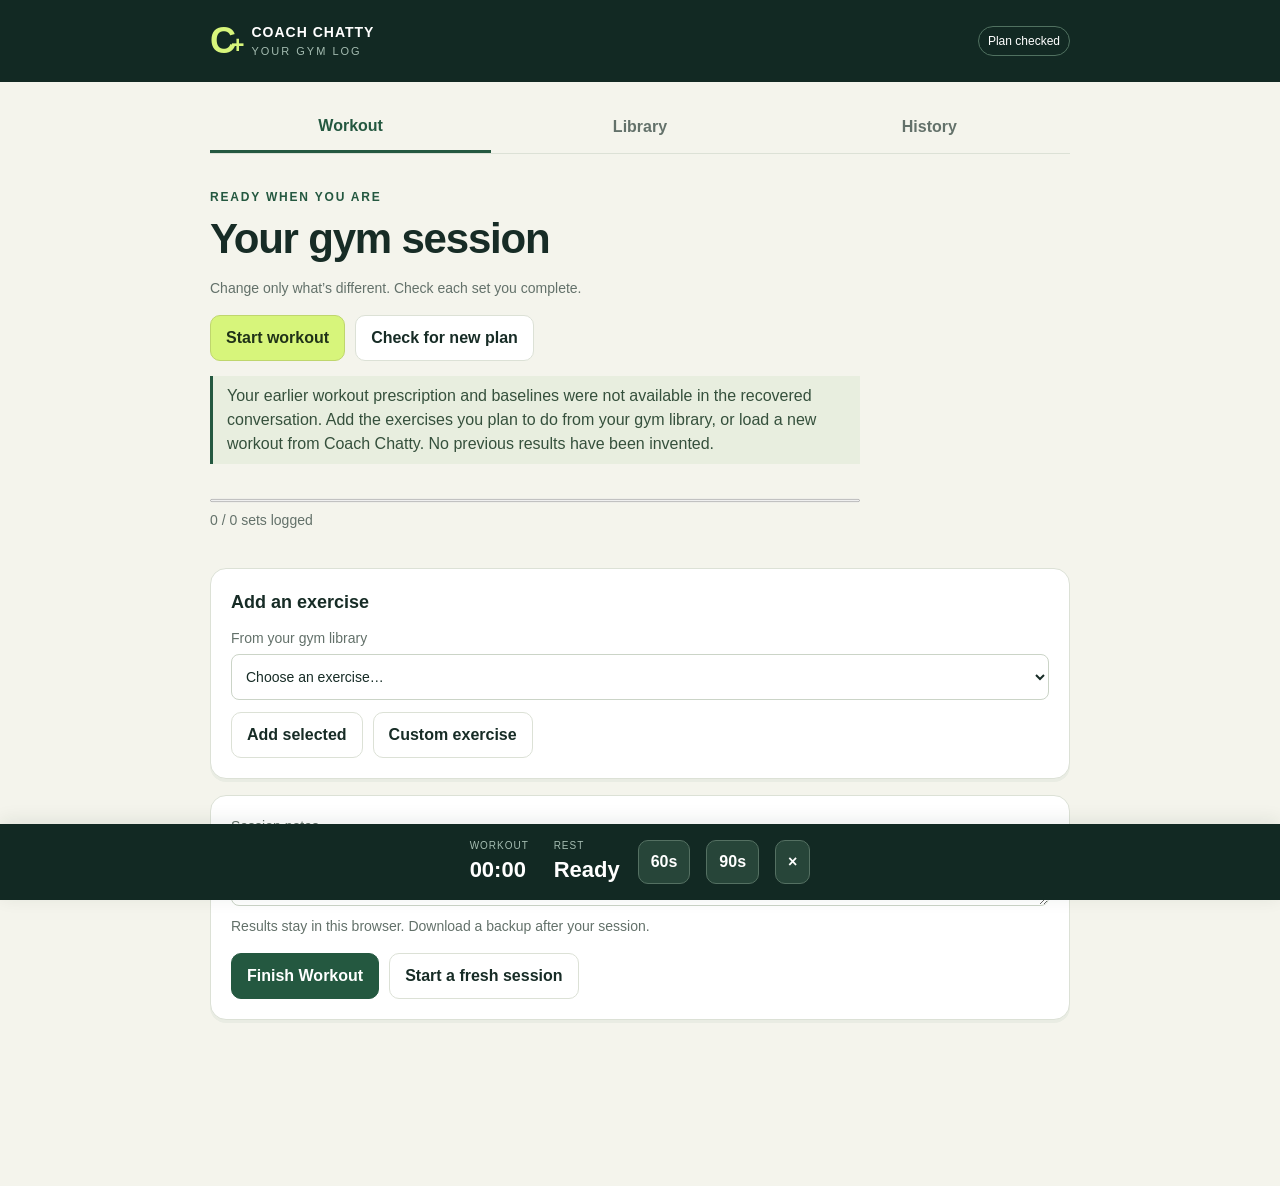
==== coach-chatty/index.html @ f4f247db "Add Coach Chatty mobile gym tracker with offline logging and workout export" ====
<!doctype html>
<html lang="en"><head><meta charset="utf-8"><meta name="viewport" content="width=device-width,initial-scale=1,viewport-fit=cover"><meta name="theme-color" content="#122923"><meta name="description" content="Your workout, one set at a time. Log, rest, and send your results to Coach Chatty."><title>Coach Chatty · Gym Log</title><link rel="icon" href="icon.svg" type="image/svg+xml"><link rel="manifest" href="manifest.json"><link rel="stylesheet" href="styles.css"></head>
<body><header><div class="brand"><span class="mark">C<span>+</span></span><div>COACH CHATTY<small>YOUR GYM LOG</small></div></div><span id="connection" class="badge">Opening…</span></header>
<main><nav aria-label="Main navigation"><button data-tab="workout" aria-current="page">Workout</button><button data-tab="library">Library</button><button data-tab="history">History</button></nav><div id="notice" role="status" aria-live="polite"></div><section id="workout"></section><section id="library" hidden></section><section id="history" hidden></section></main>
<aside class="timerbar"><div><small>WORKOUT</small><strong id="elapsed">00:00</strong></div><div><small>REST</small><strong id="rest" role="timer">Ready</strong></div><button id="rest60">60s</button><button id="rest90">90s</button><button id="restStop" aria-label="Stop rest timer">×</button></aside>
<dialog id="resultDialog"><div class="dialoghead"><h2>Session saved.</h2><button id="closeResult" aria-label="Close results">×</button></div><p>Copy these results and paste them into your Coach Chatty conversation for your next workout.</p><textarea id="payload" readonly aria-label="Workout results for ChatGPT"></textarea><div class="actions"><button id="copyResult" class="primary">Copy for ChatGPT</button><button id="downloadResult">Download JSON</button></div><p id="copyStatus" role="status"></p></dialog><script src="app.js" defer></script></body></html>
---- coach-chatty/styles.css ----
:root{color-scheme:light;--ink:#172c26;--muted:#63716a;--paper:#f4f4ec;--line:#dce1d6;--green:#245840;--lime:#d7f57b}*{box-sizing:border-box}body{margin:0;background:var(--paper);color:var(--ink);font:16px/1.5 -apple-system,BlinkMacSystemFont,"Segoe UI",sans-serif}header{background:#122923;color:white;padding:22px max(20px,calc((100vw - 860px)/2));display:flex;align-items:center;justify-content:space-between;gap:12px}.brand{display:flex;align-items:center;gap:12px;font-size:14px;font-weight:800;letter-spacing:1px}.brand small{display:block;font-size:11px;font-weight:500;letter-spacing:2px;color:#a4bcb1}.mark{display:block;color:var(--lime);font-size:36px;line-height:1;font-weight:900;letter-spacing:-5px}.mark span{font-size:23px}.badge{font-size:12px;border:1px solid #507160;border-radius:30px;padding:5px 9px;white-space:nowrap}main{max-width:900px;margin:auto;padding:20px 20px 150px}nav{display:flex;gap:8px;border-bottom:1px solid var(--line);margin-bottom:24px}button,input,select,textarea{font:inherit}button{cursor:pointer;min-height:44px;border:1px solid var(--line);border-radius:10px;padding:10px 15px;background:white;color:var(--ink);font-weight:600}button:disabled{opacity:.45;cursor:default}button:hover{border-color:var(--green)}button:focus-visible,input:focus-visible,select:focus-visible,textarea:focus-visible{outline:3px solid #68972c;outline-offset:2px}nav button{flex:1;border:0;border-radius:0;background:none;padding:12px 4px;color:var(--muted)}nav button[aria-current]{border-bottom:3px solid var(--green);color:var(--green)}h1{font-size:clamp(28px,6vw,42px);letter-spacing:-1.2px;line-height:1.1;margin:8px 0 16px}h2{font-size:22px;line-height:1.2;margin:0}h3{font-size:18px;margin:0 0 6px}p{margin:10px 0 16px}small,.muted{color:var(--muted);font-size:14px}.eyebrow{font-size:12px;font-weight:700;letter-spacing:1.8px;color:var(--green)}.hero{padding:6px 0 20px}.actions{display:flex;flex-wrap:wrap;gap:10px;align-items:center}.primary{background:var(--green);color:white;border-color:var(--green)}.start{background:var(--lime);color:#203218;border-color:#bfd66d}.coach{border-left:3px solid var(--green);padding:8px 14px;margin:15px 0;background:#e8eedf;color:#35503c}.card{background:#fff;border:1px solid var(--line);border-radius:16px;padding:20px;margin:16px 0;box-shadow:0 3px 0 #e9ece3}.cardhead{display:flex;gap:12px;align-items:flex-start;margin-bottom:12px}.number{font-size:14px;background:#edf1e5;padding:6px 9px;border-radius:8px;color:#45613f;font-weight:700}.cardhead>div{flex:1;min-width:0}.prior{background:#f4f5f0;padding:9px 12px;border-radius:8px;font-size:14px;margin:12px 0}.sets{display:grid;grid-template-columns:28px 1fr 1fr 48px;gap:9px;align-items:center}.sets .label{font-size:12px;color:var(--muted)}input,select,textarea{width:100%;min-width:0;background:#fff;border:1px solid #cbd4c7;border-radius:8px;padding:10px;color:var(--ink);min-height:46px}input[type=checkbox]{accent-color:var(--green);width:24px;height:24px;min-height:24px;margin:auto}input[type=number]{appearance:textfield;-moz-appearance:textfield}input::-webkit-inner-spin-button{appearance:none}label{display:block;font-size:14px;color:var(--muted)}label input,label select,label textarea{display:block;margin-top:5px;color:var(--ink)}.fields{display:grid;grid-template-columns:1fr 1fr;gap:12px;margin:12px 0}.wide{grid-column:1/-1}details{border-top:1px solid var(--line);margin-top:15px;padding-top:12px}summary{cursor:pointer;color:var(--green);min-height:36px;font-size:14px;font-weight:600}.minor{font-size:14px;padding:7px 11px;min-height:40px}.setactions{margin:13px 0;display:flex;gap:8px}.timerbar{position:fixed;bottom:0;left:0;right:0;background:#122923;color:white;display:flex;justify-content:center;align-items:center;gap:16px;padding:14px 15px calc(14px + env(safe-area-inset-bottom));box-shadow:0 -3px 18px #172c2617}.timerbar small{display:block;font-size:10px;color:#a4bcb1;letter-spacing:1px}.timerbar strong{font-variant-numeric:tabular-nums;font-size:22px}.timerbar button{background:#274539;color:#fff;border-color:#547062;padding:8px 12px}.timerbar>div{min-width:68px}#notice:not(:empty){padding:12px;background:#f7e9bc;border-radius:10px;margin-bottom:15px}progress{width:100%;height:7px;accent-color:var(--green);margin-top:18px}dialog{width:min(600px,calc(100vw - 24px));max-height:85vh;border:0;border-radius:20px;padding:24px;color:var(--ink)}dialog::backdrop{background:#122923aa}.dialoghead{display:flex;align-items:center;justify-content:space-between}dialog textarea{min-height:230px;font:12px/1.5 ui-monospace,monospace;margin-bottom:16px}.empty{padding:25px 0}#library .card p{margin-bottom:0}.search{margin:20px 0}.tag{font-size:12px;color:#476039;background:#eef3e3;border-radius:20px;padding:4px 8px;display:inline-block}button.danger{color:#8a3c26}.saved{color:var(--green)}@media(min-width:720px){.exercisegrid{display:grid;grid-template-columns:1fr 1fr;gap:16px;align-items:start}.exercisegrid .card{margin:0}.hero{max-width:650px}.librarygrid{display:grid;grid-template-columns:1fr 1fr;gap:12px}.librarygrid .card{margin:0}}@media(max-width:380px){main{padding:16px 12px 150px}.card{padding:15px}.timerbar{gap:8px}.timerbar button{padding:8px}.brand{font-size:12px}.fields{gap:8px}}[hidden]{display:none!important}
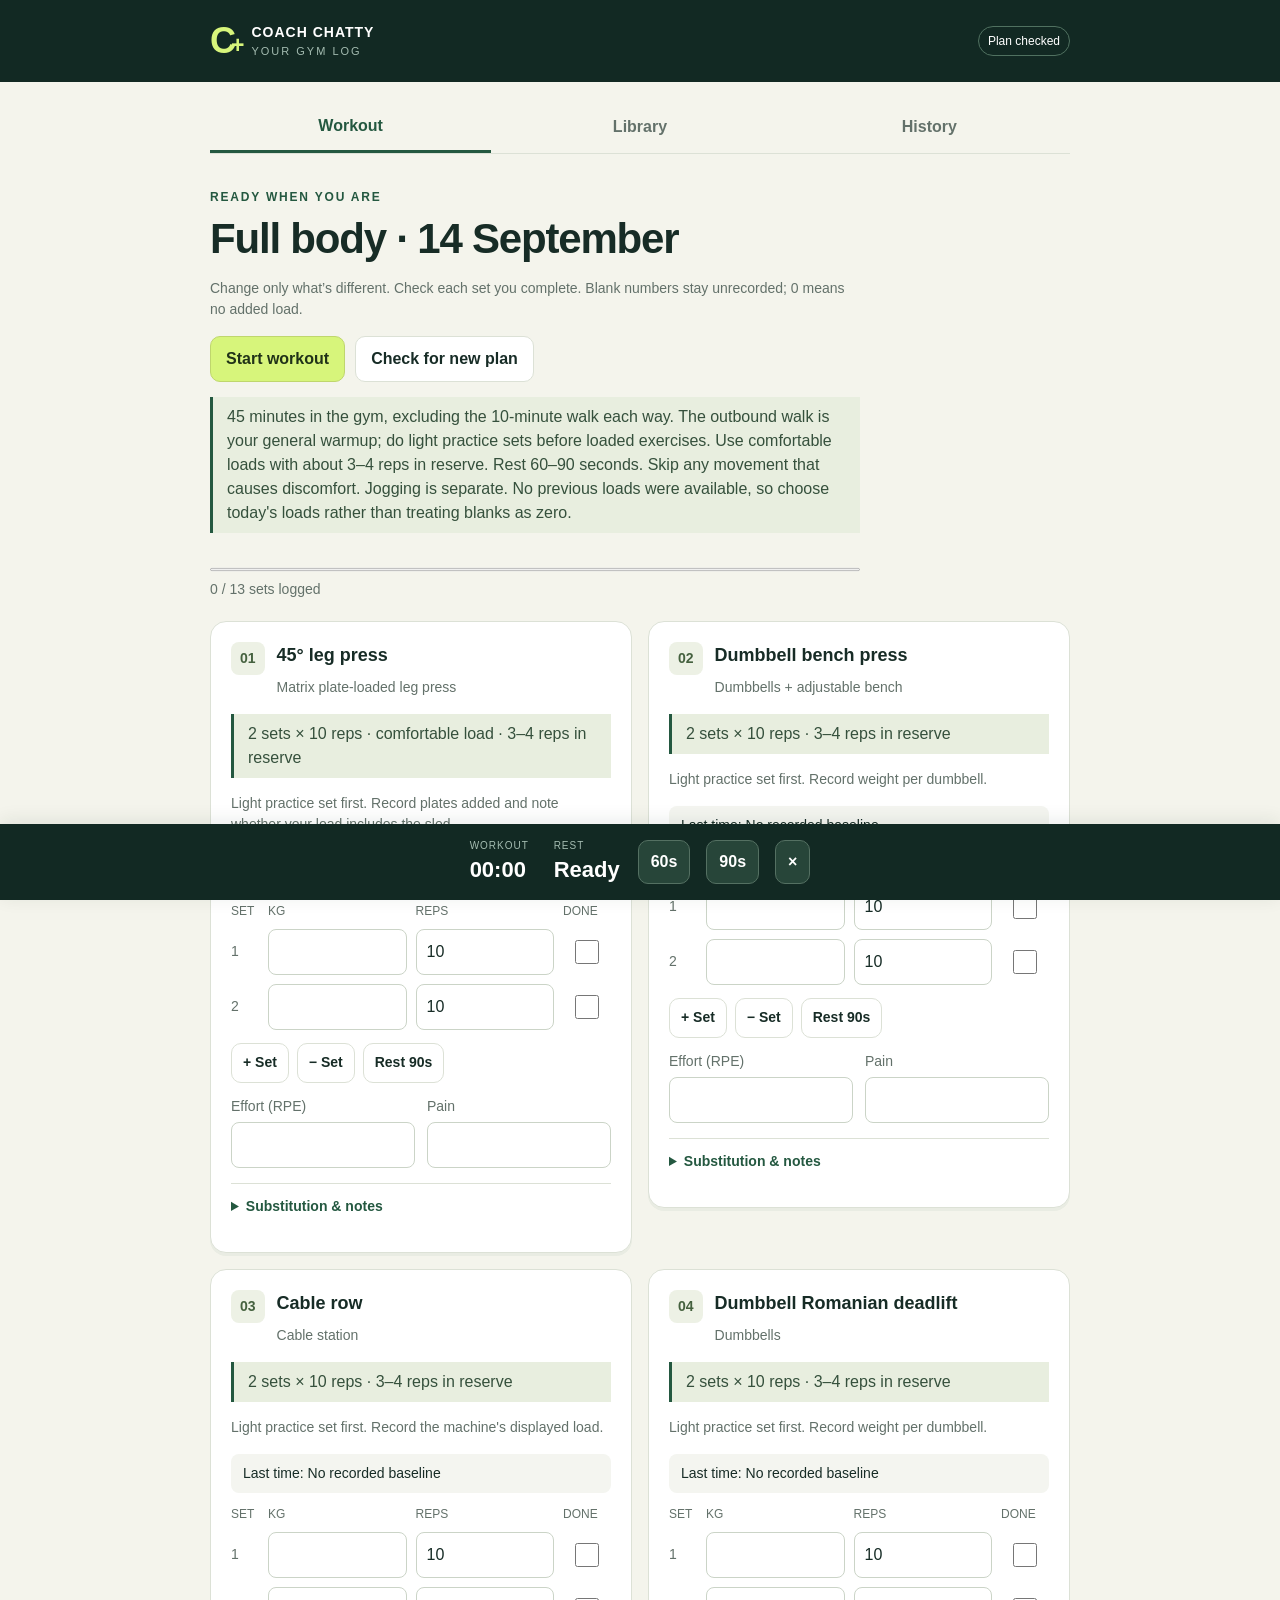
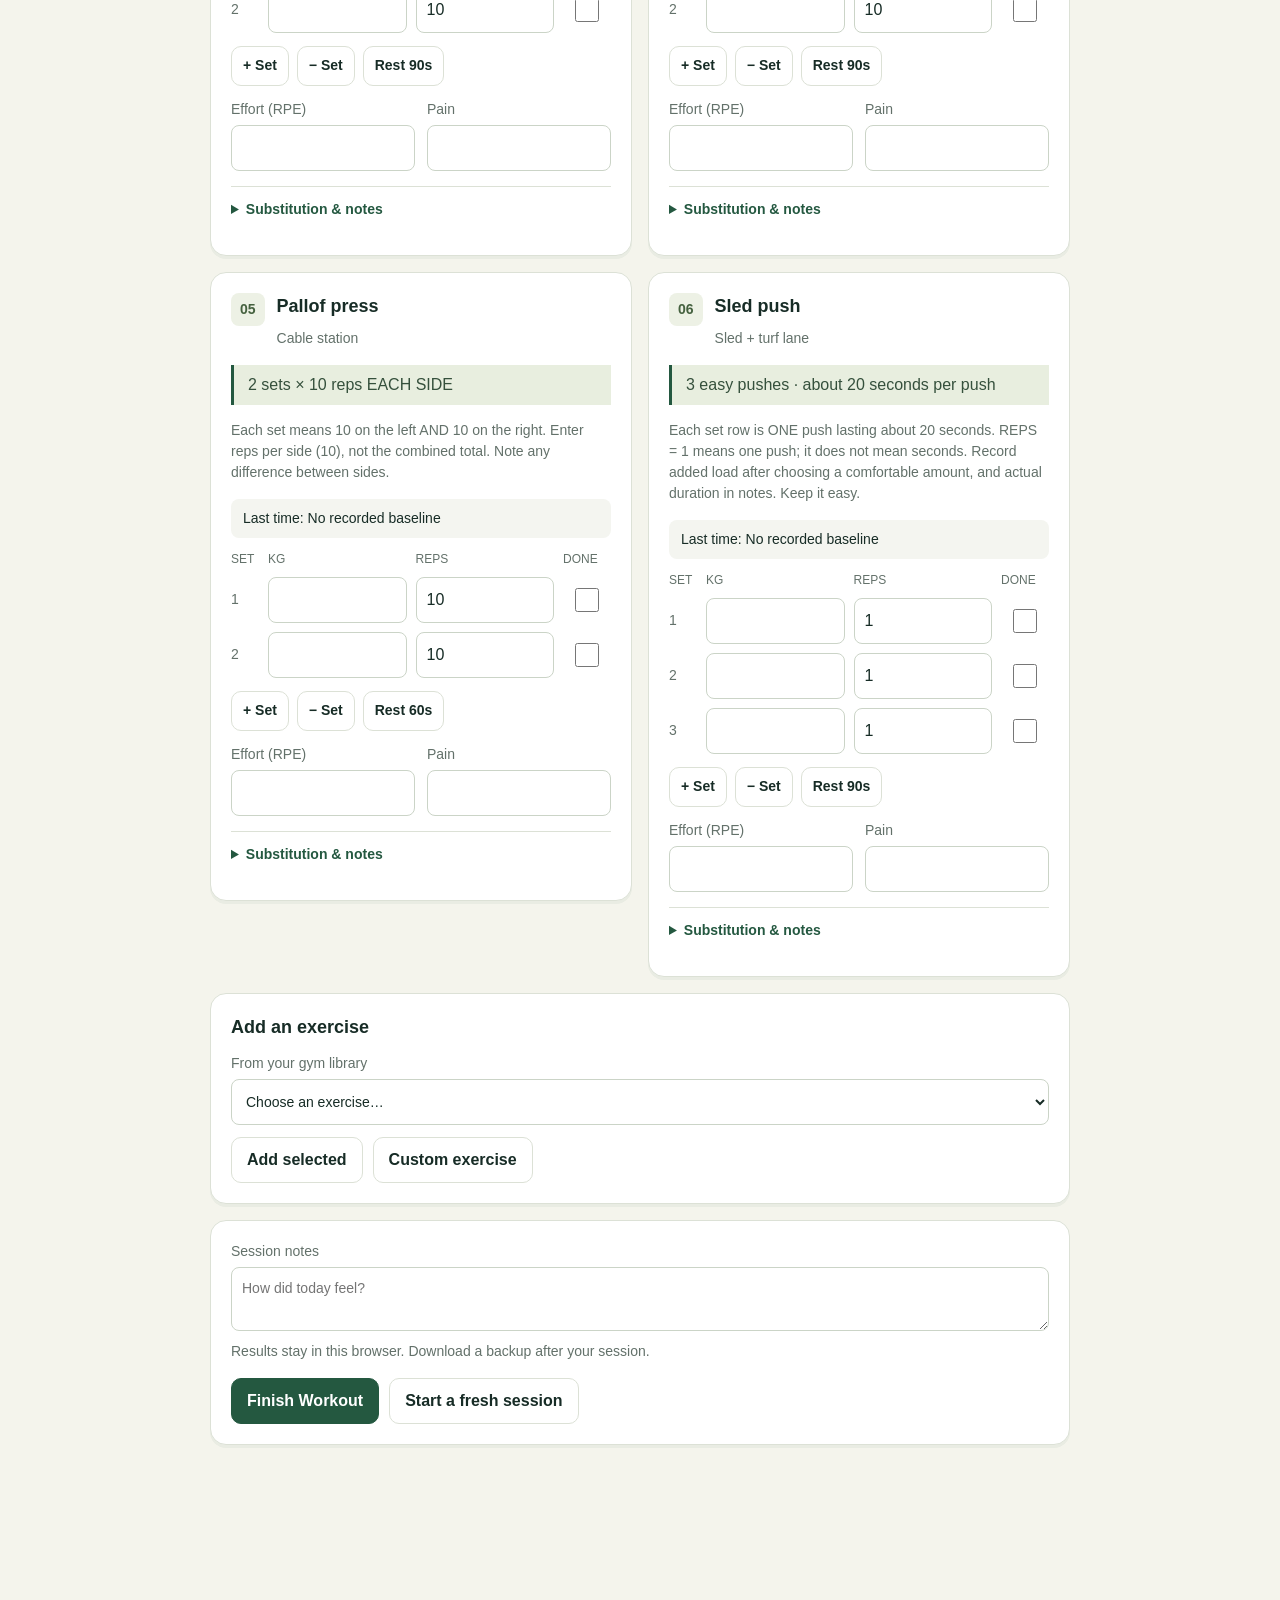
==== commit 2b016264: "Coach Chatty: bust stale app cache so add-set and add-exercise controls load" ====
--- a/coach-chatty/index.html
+++ b/coach-chatty/index.html
@@ -1,6 +1,6 @@
 <!doctype html>
-<html lang="en"><head><meta charset="utf-8"><meta name="viewport" content="width=device-width,initial-scale=1,viewport-fit=cover"><meta name="theme-color" content="#122923"><meta name="description" content="Your workout, one set at a time. Log, rest, and send your results to Coach Chatty."><title>Coach Chatty · Gym Log</title><link rel="icon" href="icon.svg" type="image/svg+xml"><link rel="manifest" href="manifest.json"><link rel="stylesheet" href="styles.css"></head>
+<html lang="en"><head><meta charset="utf-8"><meta name="viewport" content="width=device-width,initial-scale=1,viewport-fit=cover"><meta name="theme-color" content="#122923"><meta name="description" content="Your workout, one set at a time. Log, rest, and send your results to Coach Chatty."><title>Coach Chatty · Gym Log</title><link rel="icon" href="icon.svg" type="image/svg+xml"><link rel="manifest" href="manifest.json"><link rel="stylesheet" href="styles.css?v=3"></head>
 <body><header><div class="brand"><span class="mark">C<span>+</span></span><div>COACH CHATTY<small>YOUR GYM LOG</small></div></div><span id="connection" class="badge">Opening…</span></header>
 <main><nav aria-label="Main navigation"><button data-tab="workout" aria-current="page">Workout</button><button data-tab="library">Library</button><button data-tab="history">History</button></nav><div id="notice" role="status" aria-live="polite"></div><section id="workout"></section><section id="library" hidden></section><section id="history" hidden></section></main>
 <aside class="timerbar"><div><small>WORKOUT</small><strong id="elapsed">00:00</strong></div><div><small>REST</small><strong id="rest" role="timer">Ready</strong></div><button id="rest60">60s</button><button id="rest90">90s</button><button id="restStop" aria-label="Stop rest timer">×</button></aside>
-<dialog id="resultDialog"><div class="dialoghead"><h2>Session saved.</h2><button id="closeResult" aria-label="Close results">×</button></div><p>Copy these results and paste them into your Coach Chatty conversation for your next workout.</p><textarea id="payload" readonly aria-label="Workout results for ChatGPT"></textarea><div class="actions"><button id="copyResult" class="primary">Copy for ChatGPT</button><button id="downloadResult">Download JSON</button></div><p id="copyStatus" role="status"></p></dialog><script src="app.js" defer></script></body></html>
+<dialog id="resultDialog"><div class="dialoghead"><h2>Session saved.</h2><button id="closeResult" aria-label="Close results">×</button></div><p>Copy these results and paste them into your Coach Chatty conversation for your next workout.</p><textarea id="payload" readonly aria-label="Workout results for ChatGPT"></textarea><div class="actions"><button id="copyResult" class="primary">Copy for ChatGPT</button><button id="downloadResult">Download JSON</button></div><p id="copyStatus" role="status"></p></dialog><script src="app.js?v=3" defer></script></body></html>
--- a/coach-chatty/styles.css
+++ b/coach-chatty/styles.css
@@ -1 +1,3 @@
 :root{color-scheme:light;--ink:#172c26;--muted:#63716a;--paper:#f4f4ec;--line:#dce1d6;--green:#245840;--lime:#d7f57b}*{box-sizing:border-box}body{margin:0;background:var(--paper);color:var(--ink);font:16px/1.5 -apple-system,BlinkMacSystemFont,"Segoe UI",sans-serif}header{background:#122923;color:white;padding:22px max(20px,calc((100vw - 860px)/2));display:flex;align-items:center;justify-content:space-between;gap:12px}.brand{display:flex;align-items:center;gap:12px;font-size:14px;font-weight:800;letter-spacing:1px}.brand small{display:block;font-size:11px;font-weight:500;letter-spacing:2px;color:#a4bcb1}.mark{display:block;color:var(--lime);font-size:36px;line-height:1;font-weight:900;letter-spacing:-5px}.mark span{font-size:23px}.badge{font-size:12px;border:1px solid #507160;border-radius:30px;padding:5px 9px;white-space:nowrap}main{max-width:900px;margin:auto;padding:20px 20px 150px}nav{display:flex;gap:8px;border-bottom:1px solid var(--line);margin-bottom:24px}button,input,select,textarea{font:inherit}button{cursor:pointer;min-height:44px;border:1px solid var(--line);border-radius:10px;padding:10px 15px;background:white;color:var(--ink);font-weight:600}button:disabled{opacity:.45;cursor:default}button:hover{border-color:var(--green)}button:focus-visible,input:focus-visible,select:focus-visible,textarea:focus-visible{outline:3px solid #68972c;outline-offset:2px}nav button{flex:1;border:0;border-radius:0;background:none;padding:12px 4px;color:var(--muted)}nav button[aria-current]{border-bottom:3px solid var(--green);color:var(--green)}h1{font-size:clamp(28px,6vw,42px);letter-spacing:-1.2px;line-height:1.1;margin:8px 0 16px}h2{font-size:22px;line-height:1.2;margin:0}h3{font-size:18px;margin:0 0 6px}p{margin:10px 0 16px}small,.muted{color:var(--muted);font-size:14px}.eyebrow{font-size:12px;font-weight:700;letter-spacing:1.8px;color:var(--green)}.hero{padding:6px 0 20px}.actions{display:flex;flex-wrap:wrap;gap:10px;align-items:center}.primary{background:var(--green);color:white;border-color:var(--green)}.start{background:var(--lime);color:#203218;border-color:#bfd66d}.coach{border-left:3px solid var(--green);padding:8px 14px;margin:15px 0;background:#e8eedf;color:#35503c}.card{background:#fff;border:1px solid var(--line);border-radius:16px;padding:20px;margin:16px 0;box-shadow:0 3px 0 #e9ece3}.cardhead{display:flex;gap:12px;align-items:flex-start;margin-bottom:12px}.number{font-size:14px;background:#edf1e5;padding:6px 9px;border-radius:8px;color:#45613f;font-weight:700}.cardhead>div{flex:1;min-width:0}.prior{background:#f4f5f0;padding:9px 12px;border-radius:8px;font-size:14px;margin:12px 0}.sets{display:grid;grid-template-columns:28px 1fr 1fr 48px;gap:9px;align-items:center}.sets .label{font-size:12px;color:var(--muted)}input,select,textarea{width:100%;min-width:0;background:#fff;border:1px solid #cbd4c7;border-radius:8px;padding:10px;color:var(--ink);min-height:46px}input[type=checkbox]{accent-color:var(--green);width:24px;height:24px;min-height:24px;margin:auto}input[type=number]{appearance:textfield;-moz-appearance:textfield}input::-webkit-inner-spin-button{appearance:none}label{display:block;font-size:14px;color:var(--muted)}label input,label select,label textarea{display:block;margin-top:5px;color:var(--ink)}.fields{display:grid;grid-template-columns:1fr 1fr;gap:12px;margin:12px 0}.wide{grid-column:1/-1}details{border-top:1px solid var(--line);margin-top:15px;padding-top:12px}summary{cursor:pointer;color:var(--green);min-height:36px;font-size:14px;font-weight:600}.minor{font-size:14px;padding:7px 11px;min-height:40px}.setactions{margin:13px 0;display:flex;gap:8px}.timerbar{position:fixed;bottom:0;left:0;right:0;background:#122923;color:white;display:flex;justify-content:center;align-items:center;gap:16px;padding:14px 15px calc(14px + env(safe-area-inset-bottom));box-shadow:0 -3px 18px #172c2617}.timerbar small{display:block;font-size:10px;color:#a4bcb1;letter-spacing:1px}.timerbar strong{font-variant-numeric:tabular-nums;font-size:22px}.timerbar button{background:#274539;color:#fff;border-color:#547062;padding:8px 12px}.timerbar>div{min-width:68px}#notice:not(:empty){padding:12px;background:#f7e9bc;border-radius:10px;margin-bottom:15px}progress{width:100%;height:7px;accent-color:var(--green);margin-top:18px}dialog{width:min(600px,calc(100vw - 24px));max-height:85vh;border:0;border-radius:20px;padding:24px;color:var(--ink)}dialog::backdrop{background:#122923aa}.dialoghead{display:flex;align-items:center;justify-content:space-between}dialog textarea{min-height:230px;font:12px/1.5 ui-monospace,monospace;margin-bottom:16px}.empty{padding:25px 0}#library .card p{margin-bottom:0}.search{margin:20px 0}.tag{font-size:12px;color:#476039;background:#eef3e3;border-radius:20px;padding:4px 8px;display:inline-block}button.danger{color:#8a3c26}.saved{color:var(--green)}@media(min-width:720px){.exercisegrid{display:grid;grid-template-columns:1fr 1fr;gap:16px;align-items:start}.exercisegrid .card{margin:0}.hero{max-width:650px}.librarygrid{display:grid;grid-template-columns:1fr 1fr;gap:12px}.librarygrid .card{margin:0}}@media(max-width:380px){main{padding:16px 12px 150px}.card{padding:15px}.timerbar{gap:8px}.timerbar button{padding:8px}.brand{font-size:12px}.fields{gap:8px}}[hidden]{display:none!important}
+
+.fields{grid-template-columns:minmax(0,1fr) minmax(0,1fr);align-items:start}.fields>label{min-width:0;overflow-wrap:anywhere}.demo{margin:12px 0}.demo-link{display:inline-flex;align-items:center;min-height:44px;padding:10px 12px;border:1px solid #b7c8ac;border-radius:9px;color:var(--green);font-size:14px;font-weight:650;text-decoration:none;background:#f4f7ed}.demo-link:focus-visible{outline:3px solid #68972c;outline-offset:2px}.demo small{display:block;margin-top:5px;overflow-wrap:anywhere;font-size:12px}#library .demo{margin-bottom:14px}
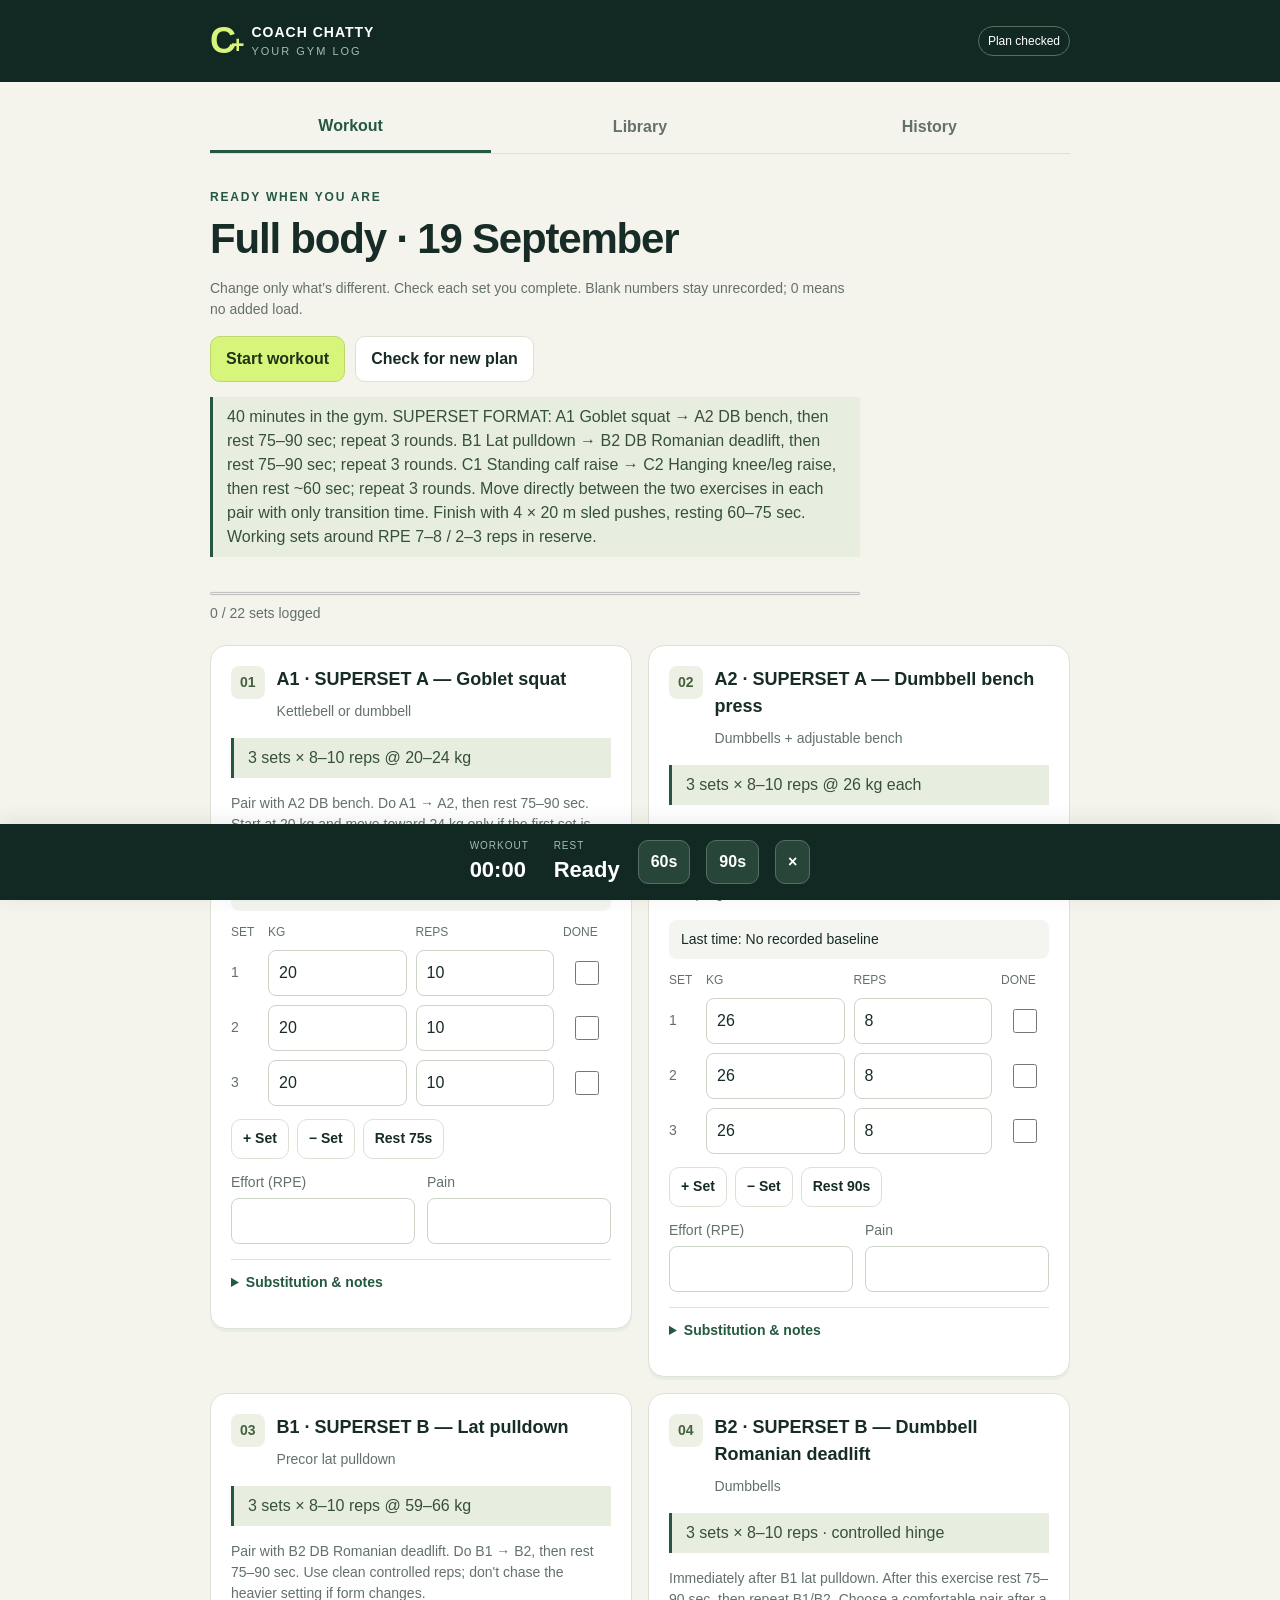
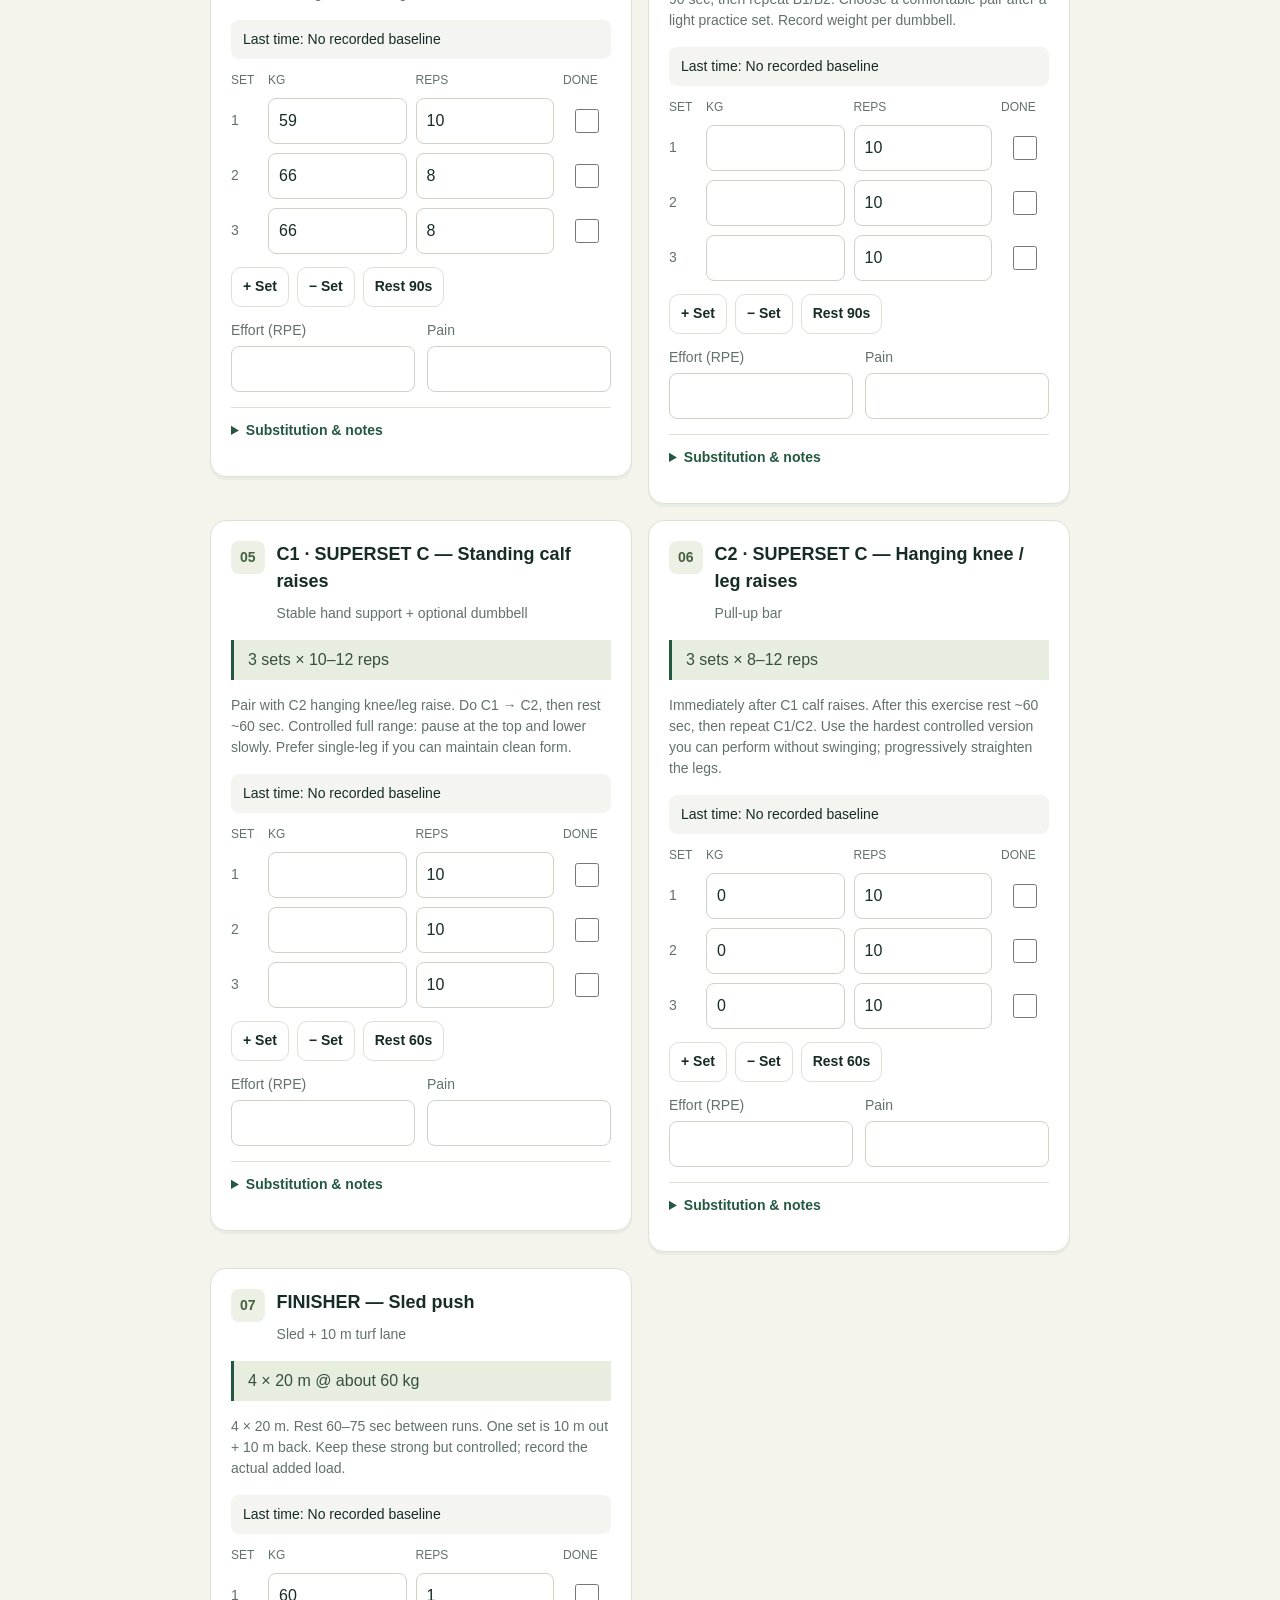
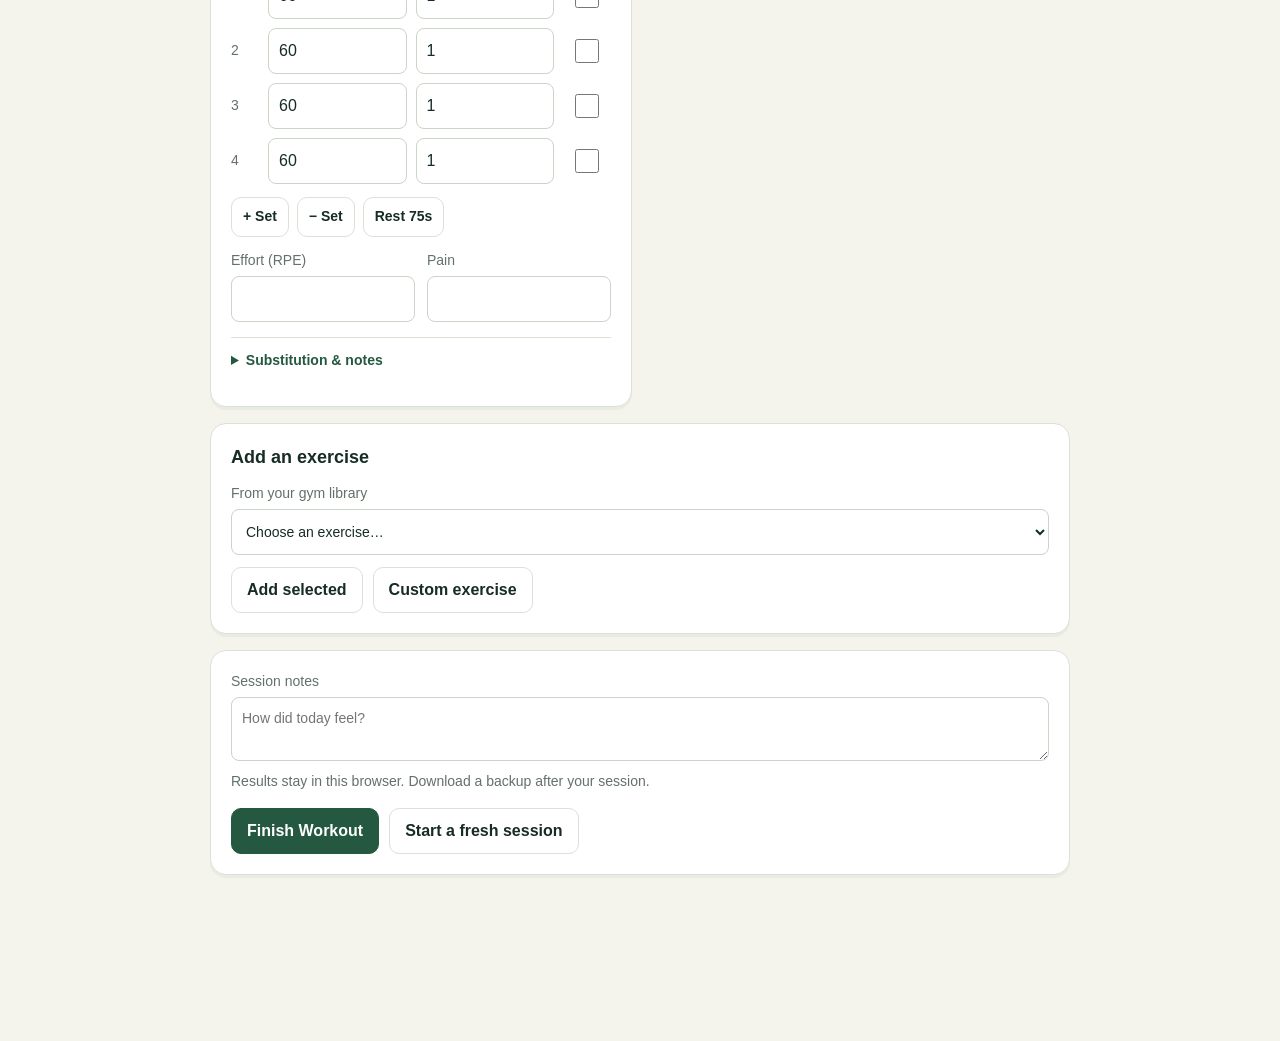
==== commit e9149055: "Coach Chatty: load app v4" ====
--- a/coach-chatty/index.html
+++ b/coach-chatty/index.html
@@ -1,6 +1,6 @@
 <!doctype html>
-<html lang="en"><head><meta charset="utf-8"><meta name="viewport" content="width=device-width,initial-scale=1,viewport-fit=cover"><meta name="theme-color" content="#122923"><meta name="description" content="Your workout, one set at a time. Log, rest, and send your results to Coach Chatty."><title>Coach Chatty · Gym Log</title><link rel="icon" href="icon.svg" type="image/svg+xml"><link rel="manifest" href="manifest.json"><link rel="stylesheet" href="styles.css?v=3"></head>
+<html lang="en"><head><meta charset="utf-8"><meta name="viewport" content="width=device-width,initial-scale=1,viewport-fit=cover"><meta name="theme-color" content="#122923"><meta name="description" content="Your workout, one set at a time. Log, rest, and send your results to Coach Chatty."><title>Coach Chatty · Gym Log</title><link rel="icon" href="icon.svg" type="image/svg+xml"><link rel="manifest" href="manifest.json"><link rel="stylesheet" href="styles.css?v=4"></head>
 <body><header><div class="brand"><span class="mark">C<span>+</span></span><div>COACH CHATTY<small>YOUR GYM LOG</small></div></div><span id="connection" class="badge">Opening…</span></header>
 <main><nav aria-label="Main navigation"><button data-tab="workout" aria-current="page">Workout</button><button data-tab="library">Library</button><button data-tab="history">History</button></nav><div id="notice" role="status" aria-live="polite"></div><section id="workout"></section><section id="library" hidden></section><section id="history" hidden></section></main>
 <aside class="timerbar"><div><small>WORKOUT</small><strong id="elapsed">00:00</strong></div><div><small>REST</small><strong id="rest" role="timer">Ready</strong></div><button id="rest60">60s</button><button id="rest90">90s</button><button id="restStop" aria-label="Stop rest timer">×</button></aside>
-<dialog id="resultDialog"><div class="dialoghead"><h2>Session saved.</h2><button id="closeResult" aria-label="Close results">×</button></div><p>Copy these results and paste them into your Coach Chatty conversation for your next workout.</p><textarea id="payload" readonly aria-label="Workout results for ChatGPT"></textarea><div class="actions"><button id="copyResult" class="primary">Copy for ChatGPT</button><button id="downloadResult">Download JSON</button></div><p id="copyStatus" role="status"></p></dialog><script src="app.js?v=3" defer></script></body></html>
+<dialog id="resultDialog"><div class="dialoghead"><h2>Session saved.</h2><button id="closeResult" aria-label="Close results">×</button></div><p>Copy these results and paste them into your Coach Chatty conversation for your next workout.</p><textarea id="payload" readonly aria-label="Workout results for ChatGPT"></textarea><div class="actions"><button id="copyResult" class="primary">Copy for ChatGPT</button><button id="downloadResult">Download JSON</button></div><p id="copyStatus" role="status"></p></dialog><script src="app.js?v=4" defer></script></body></html>
